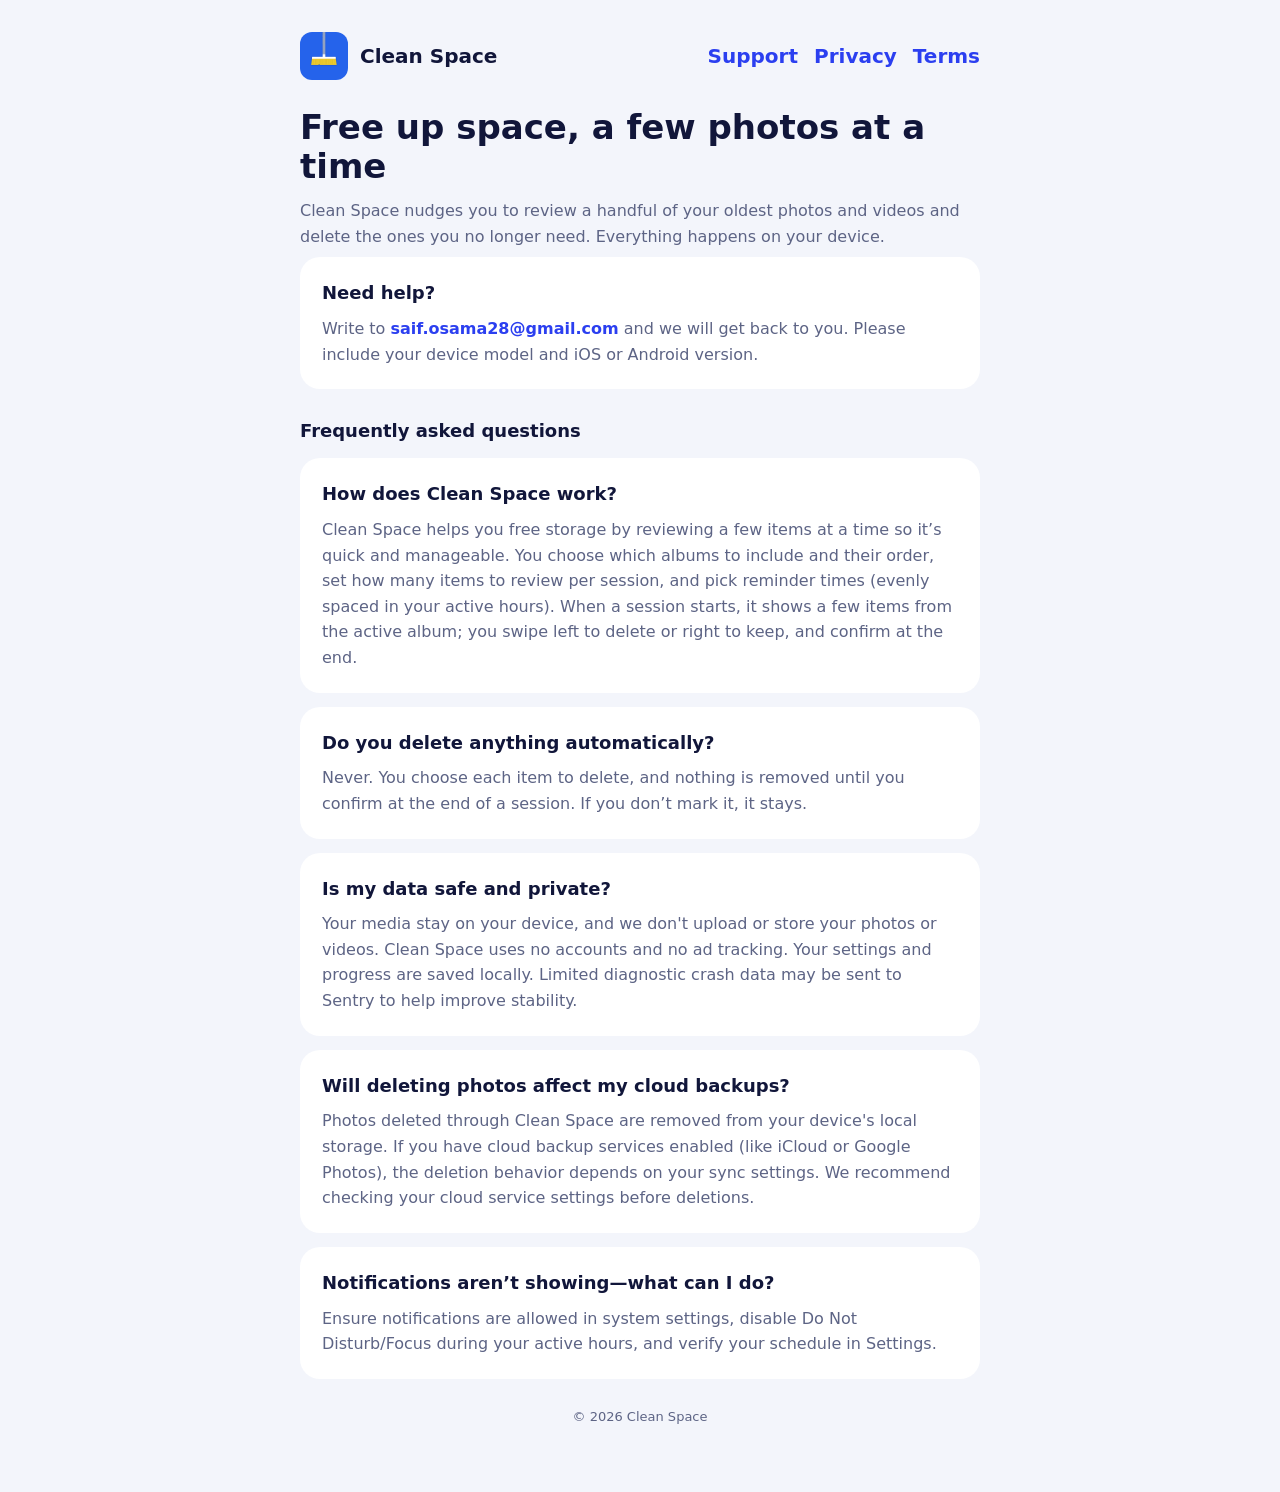
==== index.html @ d624f60f "Add support, privacy and terms pages Co-Authored-By: Claude Opus 5.5 (1M context) <noreply@anthropic" ====
<!doctype html>
<html lang="en">
<head>
<meta charset="utf-8">
<meta name="viewport" content="width=device-width,initial-scale=1">
<title>Clean Space · Support</title>
<meta name="description" content="Help and support for Clean Space, the app that frees up storage a few photos at a time.">
<link rel="icon" href="icon.png">
<link rel="stylesheet" href="style.css">
</head>
<body>
<main>
<header>
<img src="icon.png" alt="">
<a href="./">Clean Space</a>
<nav><a href="./">Support</a><a href="privacy.html">Privacy</a><a href="terms.html">Terms</a></nav>
</header>
<h1>Free up space, a few photos at a time</h1>
<p>Clean Space nudges you to review a handful of your oldest photos and videos and delete the ones you no longer need. Everything happens on your device.</p>
<section>
<h2>Need help?</h2>
<p>Write to <a href="mailto:saif.osama28@gmail.com">saif.osama28@gmail.com</a> and we will get back to you. Please include your device model and iOS or Android version.</p>
</section>
<h2 style="margin:28px 0 12px">Frequently asked questions</h2>
<section>
<h2>How does Clean Space work?</h2>
<p>Clean Space helps you free storage by reviewing a few items at a time so it’s quick and manageable. You choose which albums to include and their order, set how many items to review per session, and pick reminder times (evenly spaced in your active hours). When a session starts, it shows a few items from the active album; you swipe left to delete or right to keep, and confirm at the end.</p>
</section>
<section>
<h2>Do you delete anything automatically?</h2>
<p>Never. You choose each item to delete, and nothing is removed until you confirm at the end of a session. If you don’t mark it, it stays.</p>
</section>
<section>
<h2>Is my data safe and private?</h2>
<p>Your media stay on your device, and we don't upload or store your photos or videos. Clean Space uses no accounts and no ad tracking. Your settings and progress are saved locally. Limited diagnostic crash data may be sent to Sentry to help improve stability.</p>
</section>
<section>
<h2>Will deleting photos affect my cloud backups?</h2>
<p>Photos deleted through Clean Space are removed from your device's local storage. If you have cloud backup services enabled (like iCloud or Google Photos), the deletion behavior depends on your sync settings. We recommend checking your cloud service settings before deletions.</p>
</section>
<section>
<h2>Notifications aren’t showing—what can I do?</h2>
<p>Ensure notifications are allowed in system settings, disable Do Not Disturb/Focus during your active hours, and verify your schedule in Settings.</p>
</section>
<footer>© 2026 Clean Space</footer>
</main>
</body>
</html>
---- style.css ----
:root{--bg:#F3F5FB;--card:#fff;--ink:#11163A;--dim:#5D6485;--cta:#2B3FF0;--tint:#FFE27A}
*{box-sizing:border-box}
body{margin:0;background:var(--bg);color:var(--ink);font:16px/1.6 Poppins,system-ui,-apple-system,"Segoe UI",Roboto,sans-serif}
main{max-width:720px;margin:0 auto;padding:32px 20px 64px}
header{display:flex;align-items:center;gap:12px;margin-bottom:28px}
header img{width:48px;height:48px;border-radius:12px}
header a{font-weight:700;font-size:20px;color:var(--ink);text-decoration:none}
nav{margin-left:auto;display:flex;gap:16px;font-size:14px}
nav a,p a,li a{color:var(--cta);font-weight:600;text-decoration:none}
h1{font-size:34px;line-height:1.15;margin:0 0 12px}
h2{font-size:18px;margin:0 0 8px}
p{margin:0 0 8px;color:var(--dim)}
ul{margin:0;padding-left:20px;color:var(--dim)}
.chip{display:inline-block;background:var(--tint);border-radius:999px;padding:4px 14px;font-size:13px;font-weight:600;margin-bottom:20px}
section{background:var(--card);border-radius:20px;padding:22px;margin-bottom:14px}
section p:last-child{margin-bottom:0}
footer{margin-top:28px;font-size:13px;color:var(--dim);text-align:center}
@media (prefers-color-scheme:dark){:root{--bg:#0B0E24;--card:#161B40;--ink:#F3F5FB;--dim:#A9B0CF;--cta:#8E9BFF}.chip{color:#11163A}}
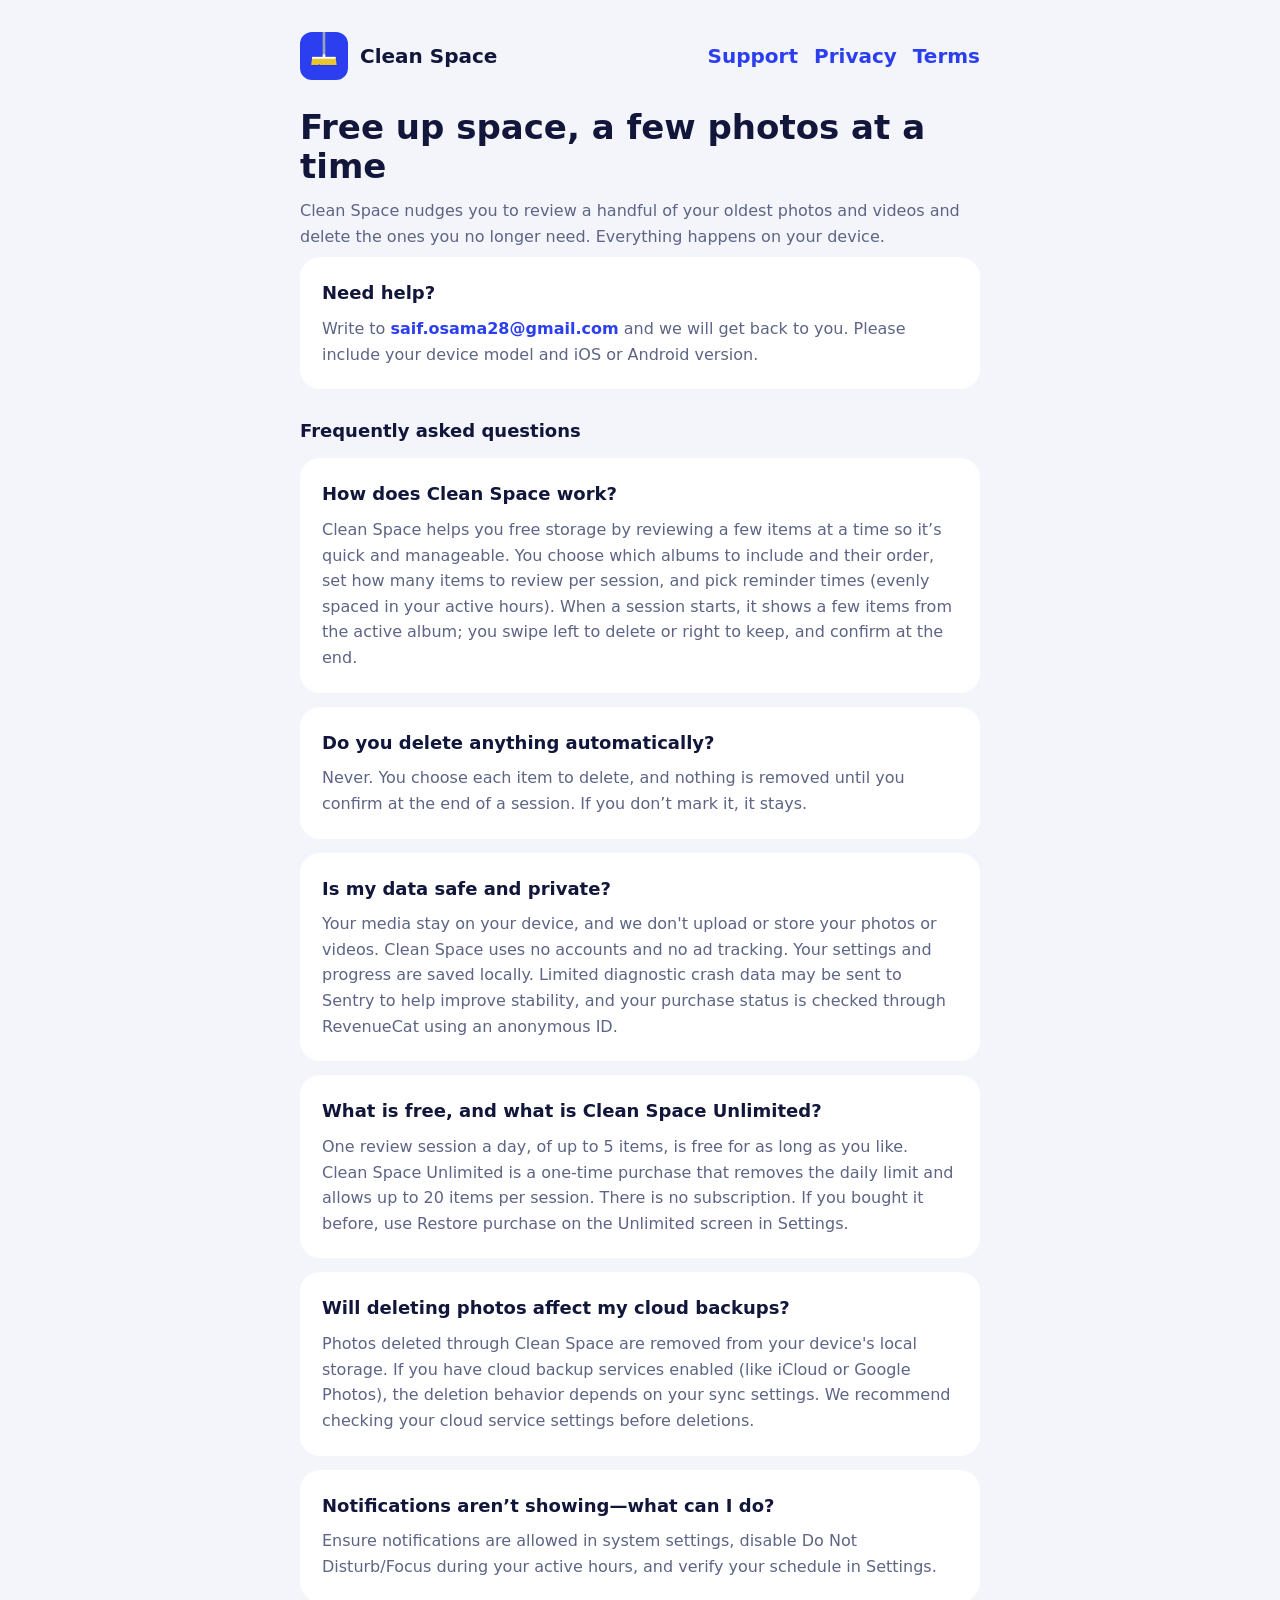
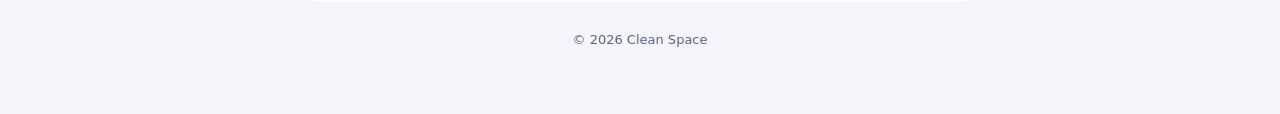
==== commit 5ff60fc4: "Describe the free tier, the one-time unlock and RevenueCat The app is now free with one session a da" ====
--- a/index.html
+++ b/index.html
@@ -32,7 +32,11 @@
 </section>
 <section>
 <h2>Is my data safe and private?</h2>
-<p>Your media stay on your device, and we don't upload or store your photos or videos. Clean Space uses no accounts and no ad tracking. Your settings and progress are saved locally. Limited diagnostic crash data may be sent to Sentry to help improve stability.</p>
+<p>Your media stay on your device, and we don't upload or store your photos or videos. Clean Space uses no accounts and no ad tracking. Your settings and progress are saved locally. Limited diagnostic crash data may be sent to Sentry to help improve stability, and your purchase status is checked through RevenueCat using an anonymous ID.</p>
+</section>
+<section>
+<h2>What is free, and what is Clean Space Unlimited?</h2>
+<p>One review session a day, of up to 5 items, is free for as long as you like. Clean Space Unlimited is a one-time purchase that removes the daily limit and allows up to 20 items per session. There is no subscription. If you bought it before, use Restore purchase on the Unlimited screen in Settings.</p>
 </section>
 <section>
 <h2>Will deleting photos affect my cloud backups?</h2>
